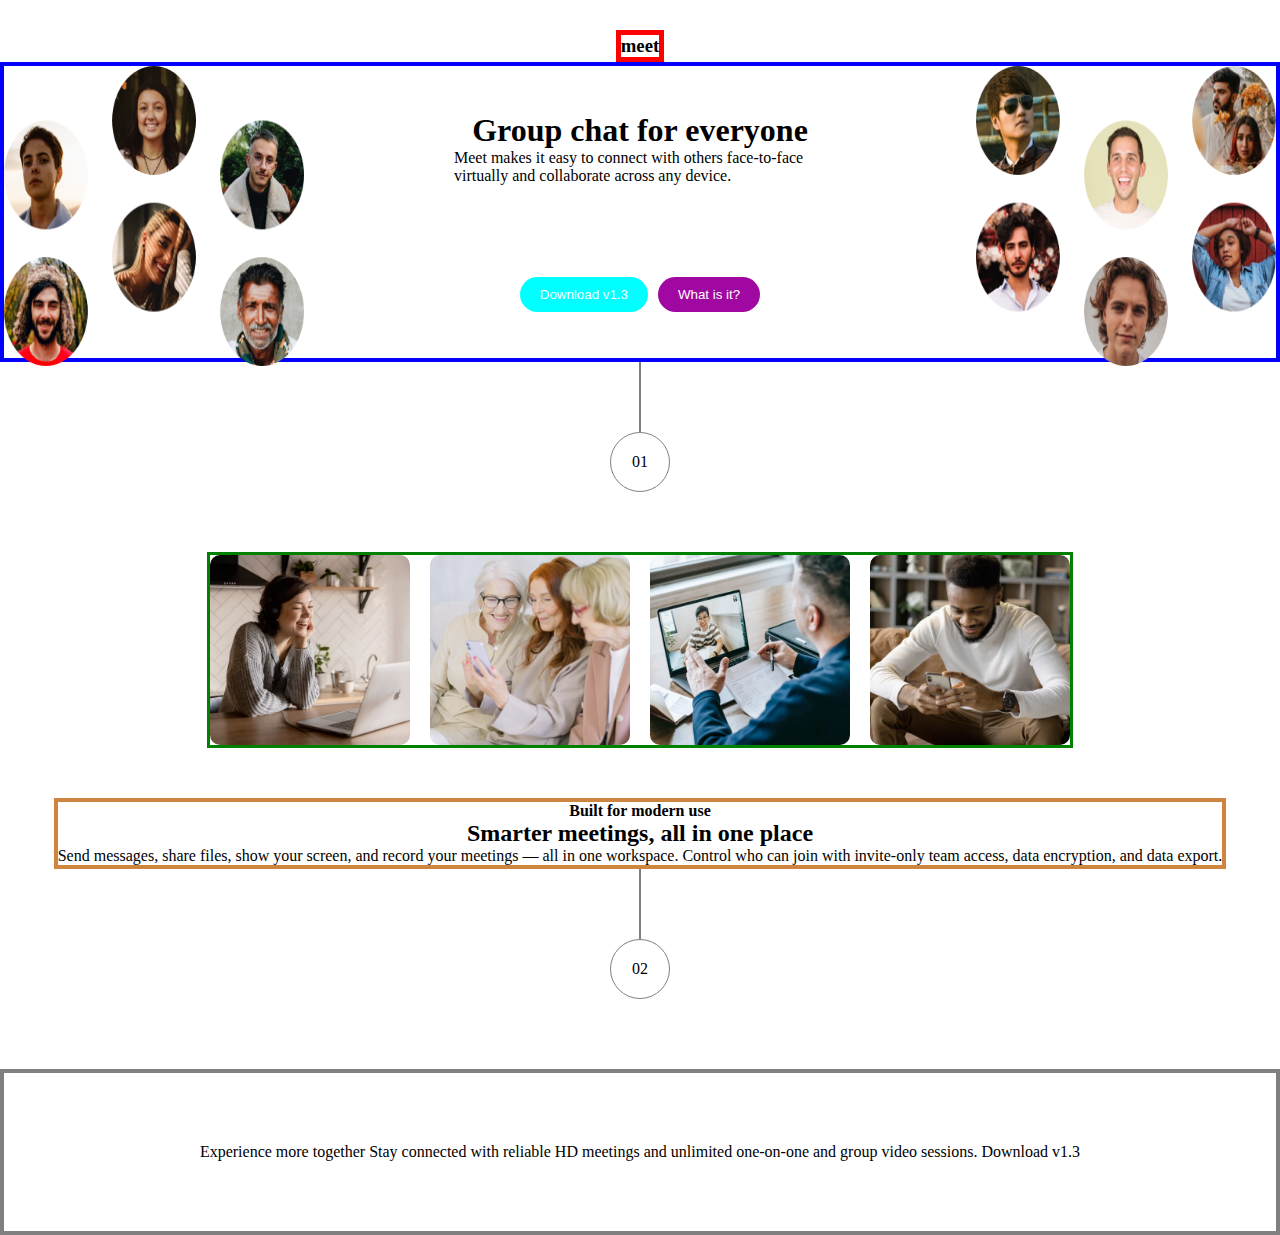
==== starter-code/index.html @ 3e90ec05 "ugyy" ====
<!DOCTYPE html>
<html lang="en">
<head>
  <meta charset="UTF-8">
  <meta name="viewport" content="width=device-width, initial-scale=1.0">

  <link rel="icon" type="image/png" sizes="32x32" href="./assets/favicon-32x32.png">
  <link rel="stylesheet" href="style.css">
  
  <title>Frontend Mentor | Meet landing page</title>
</head>
<body>
  <div class="container">
    <div class="meet"><h3>meet</h3></div>
    <div class="group_chat">
      <div class="left_image">
        <img src="/starter-code/assets/desktop/image-hero-left.png" id="left">
      </div>
      <div class="group_text">
        <div class="inner_text">
        <h1>Group chat for everyone</h1>
        Meet makes it easy to connect with others face-to-face virtually and collaborate across any device.
        </div>
        <div class="both_buttons">
        <button class="download_btn">Download v1.3</button>
        <button class="what_is_btn">What is it?</button>
        </div>
      </div>
      <div class="right_image">
        <img src="/starter-code/assets/desktop/image-hero-right.png" id="right">
      </div>
    </div>  
      <div class="length"></div>
        <div class="round">01</div>
      <div class="image_group">
        <img src="/starter-code/assets/desktop/image-woman-in-videocall.jpg" alt="">
        <img src="/starter-code/assets/desktop/image-women-videochatting.jpg" alt="">
        <img src="/starter-code/assets/desktop/image-men-in-meeting.jpg" alt="">
        <img src="/starter-code/assets/desktop/image-man-texting.jpg" alt="">
      </div>
      <div class="built_for">
        <h4>Built for modern use</h4>
        <h2>Smarter meetings, all in one place</h2>
    
        Send messages, share files, show your screen, and record your meetings — all in one 
        workspace. Control who can join with invite-only team access, data encryption, and data export.
      </div>
      <div class="length"></div>
      <div class="round">02</div>
    
    <footer>
      Experience more together
      Stay connected with reliable HD meetings and unlimited one-on-one and group video sessions.

      Download v1.3
    </footer>
  </div>  
</body>
</html>
---- starter-code/style.css ----
*{
    padding: 0;
    margin: 0;
    box-sizing: border-box;
}
.container{
    display: grid;
    place-items: center;
}
.meet{
    border: solid red 5px;
    display: flex;
    justify-content: center;
    margin-top: 30px;
}
.group_chat{
    border: solid blue 4px;
    display: flex;
    justify-content: center;
    height: 300px;
    width: 100%;
}
.group_text{
    display: grid;
    place-items: center;
    /* margin: 0 150px 0 150px; */
}
.inner_text{
    display: flex;
    flex-direction: column;
    align-items: center;
}
#left, #right {
    height: inherit;
    width: inherit;
}
.left_image{
    margin-right:150px ;
}
.right_image{
    margin-left: 150px;
}
.left_image, .right_image{
    height: inherit;
    width: 300px;
}
.image_group{
    border: solid green 3px;
    display: flex;
    flex-direction: row;
    justify-content: center;
    gap: 20px;
    margin-top: 60px;
}
.both_buttons{
    display: flex;
    flex-direction: row;
    gap: 10px;
}

.download_btn{
    padding: 10px 20px 10px 20px;
    border-radius: 20px;
    border-style: none;
    color: white;
    background-color: cyan;
}
.what_is_btn{
    padding: 10px 20px 10px 20px;
    border-radius: 20px;
    border-style: none;
    color: white;
    background-color: rgb(161, 7, 161);
}
img{
    width: 200px;
    border-radius: 10px;  
}
footer{
    border:solid 4px grey;
}
.length{
    height: 70px;
    width: 0px;
    border: solid grey 1px;
}
.round{
    height: 60px;
    width: 60px;
    border-radius: 90px;
    border: solid grey 1px;
    display: flex;
    justify-content: center;
    align-items: center;
}
.built_for{
    display: grid;
    place-items: center;
    width: inherit;
    border: solid peru 4px;
    margin-top: 50px;
}
footer{
    margin-top: 70px;
    width: 100%;
    display: grid;
    place-items: center;
    padding: 70px 0 70px 0;
}
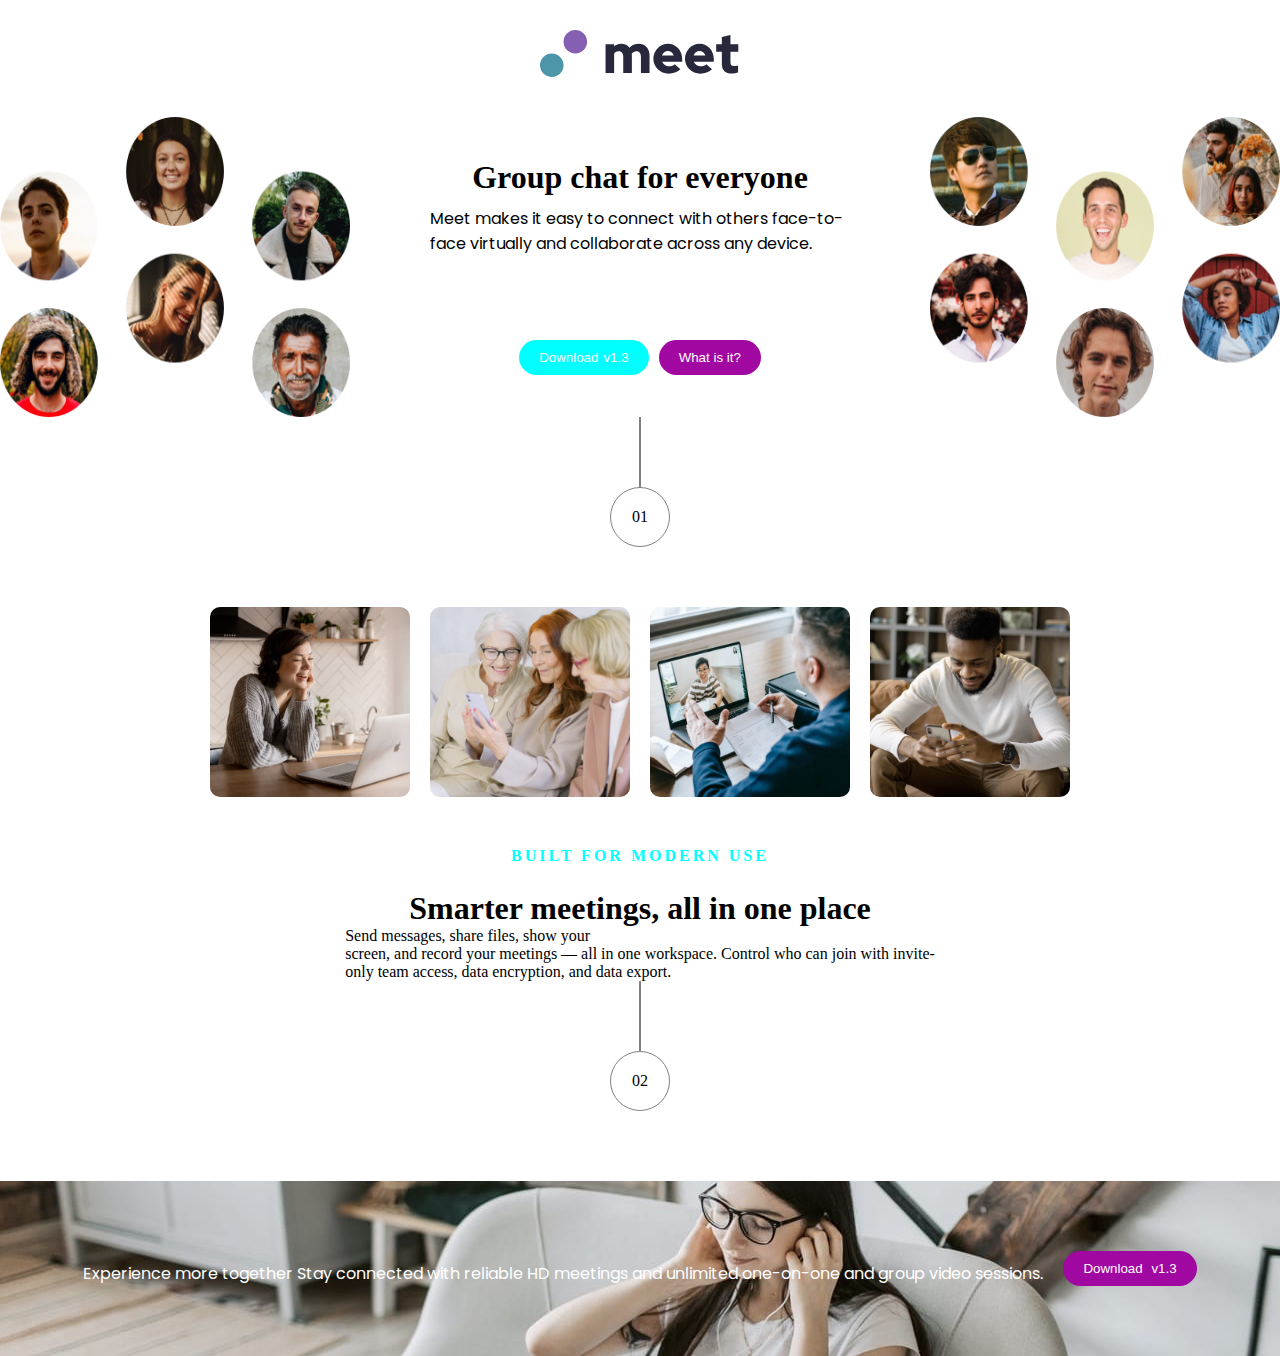
==== commit 337713dd: "khv" ====
--- a/starter-code/index.html
+++ b/starter-code/index.html
@@ -6,12 +6,17 @@
 
   <link rel="icon" type="image/png" sizes="32x32" href="./assets/favicon-32x32.png">
   <link rel="stylesheet" href="style.css">
-  
+  <link rel="preconnect" href="https://fonts.googleapis.com">
+<link rel="preconnect" href="https://fonts.gstatic.com" crossorigin>
+<link href="https://fonts.googleapis.com/css2?family=Poppins:ital,wght@0,100;0,200;0,300;0,400;0,500;0,600;0,700;0,800;0,900;1,100;1,200;1,300;1,400;1,500;1,600;1,700;1,800;1,900&display=swap" rel="stylesheet"> 
   <title>Frontend Mentor | Meet landing page</title>
 </head>
 <body>
   <div class="container">
-    <div class="meet"><h3>meet</h3></div>
+    <div class="meet"><img src="/starter-code/assets/logo.svg"></div>
+    <div class="tablet_image">
+      <img src="/starter-code/assets/tablet/image-hero.png" id="tablet_img">
+    </div>
     <div class="group_chat">
       <div class="left_image">
         <img src="/starter-code/assets/desktop/image-hero-left.png" id="left">
@@ -19,10 +24,10 @@
       <div class="group_text">
         <div class="inner_text">
         <h1>Group chat for everyone</h1>
-        Meet makes it easy to connect with others face-to-face virtually and collaborate across any device.
+        <p>Meet makes it easy to connect with others face-to-face virtually and collaborate across any device.</p>
         </div>
         <div class="both_buttons">
-        <button class="download_btn">Download v1.3</button>
+        <button class="download_btn"><span class="download">Download</span>v1.3</button>
         <button class="what_is_btn">What is it?</button>
         </div>
       </div>
@@ -32,6 +37,7 @@
     </div>  
       <div class="length"></div>
         <div class="round">01</div>
+        
       <div class="image_group">
         <img src="/starter-code/assets/desktop/image-woman-in-videocall.jpg" alt="">
         <img src="/starter-code/assets/desktop/image-women-videochatting.jpg" alt="">
@@ -39,20 +45,26 @@
         <img src="/starter-code/assets/desktop/image-man-texting.jpg" alt="">
       </div>
       <div class="built_for">
-        <h4>Built for modern use</h4>
-        <h2>Smarter meetings, all in one place</h2>
-    
-        Send messages, share files, show your screen, and record your meetings — all in one 
-        workspace. Control who can join with invite-only team access, data encryption, and data export.
+        <h4>BUILT FOR MODERN USE</h4>
+        <h1 id="built_for_head">Smarter meetings, all in one place</h1>
+        <div class="built_text">
+          Send messages, share files, show your <br> screen, and record your meetings — all in one 
+          workspace. Control who can join with invite-<br>only team access, data encryption, and data export.
+        </div>  
       </div>
       <div class="length"></div>
       <div class="round">02</div>
     
     <footer>
-      Experience more together
-      Stay connected with reliable HD meetings and unlimited one-on-one and group video sessions.
-
-      Download v1.3
+      <div class="footer_all">
+        <div class="footer_text">
+          <p>Experience more together
+          Stay connected with reliable HD meetings and unlimited one-on-one and group video sessions.</p>
+        </div>  
+        <div class="footer_button">
+          <button class="what_is_btn"><span class="download">Download</span> v1.3</button>
+        </div>  
+      </div>
     </footer>
   </div>  
 </body>
--- a/starter-code/style.css
+++ b/starter-code/style.css
@@ -8,17 +8,19 @@
     place-items: center;
 }
 .meet{
-    border: solid red 5px;
+    /* border: solid red 5px; */
     display: flex;
     justify-content: center;
     margin-top: 30px;
+    margin-bottom: 40px;
 }
 .group_chat{
-    border: solid blue 4px;
+    /* border: solid blue 4px; */
     display: flex;
     justify-content: center;
     height: 300px;
     width: 100%;
+    gap: 80px;
 }
 .group_text{
     display: grid;
@@ -29,28 +31,32 @@
     display: flex;
     flex-direction: column;
     align-items: center;
+    /* border: solid 5px gray; */
 }
 #left, #right {
     height: inherit;
     width: inherit;
 }
 .left_image{
-    margin-right:150px ;
+    /* margin-right: 150px;  */
+    height: 300px;
 }
 .right_image{
-    margin-left: 150px;
+    /* margin-left: 150px; */
+    height: 300px;
 }
 .left_image, .right_image{
     height: inherit;
-    width: 300px;
+    width: 350px;
 }
 .image_group{
-    border: solid green 3px;
+    /* border: solid green 3px; */
     display: flex;
     flex-direction: row;
     justify-content: center;
     gap: 20px;
     margin-top: 60px;
+    width: 900px;
 }
 .both_buttons{
     display: flex;
@@ -76,13 +82,19 @@
     width: 200px;
     border-radius: 10px;  
 }
-footer{
-    border:solid 4px grey;
+
+.footer_all{
+    display: flex;
+    align-items: center;
+    gap: 20px;
 }
 .length{
     height: 70px;
     width: 0px;
-    border: solid grey 1px;
+    border: solid grey 1px; 
+}
+.middle_button{
+    display: none;
 }
 .round{
     height: 60px;
@@ -96,9 +108,33 @@
 .built_for{
     display: grid;
     place-items: center;
-    width: inherit;
-    border: solid peru 4px;
+    width: 100%;
+    /* border: solid peru 4px;  */
     margin-top: 50px;
+    
+}
+h2{
+    margin-top: 20px;
+}
+.built_text{
+    display: grid;
+    place-items: center;
+}
+p{
+    margin-top: 10px;
+    font-family: "Poppins", sans-serif;
+    font-weight: 400;
+    font-style: normal;
+    width: 100%;
+    display: flex;
+    align-items: center;
+    justify-content: center;
+}
+#built_for_head{
+    margin-top: 25px;
+    display: grid;
+    place-items:center;
+    width: 100%;
 }
 footer{
     margin-top: 70px;
@@ -106,4 +142,77 @@
     display: grid;
     place-items: center;
     padding: 70px 0 70px 0;
-}+    color: white;
+    background: url(/starter-code/assets/desktop/image-footer.jpg);
+    
+}
+h4{
+    color: cyan;
+    letter-spacing: 3px;
+}
+.download{
+    font-style: bold;
+    margin-right: 5px;
+}
+.footer_text {
+    display: flex;
+    justify-content: center;
+    align-items: center;
+    height: 100%; /* set the height to 100% of the container */
+  }
+  .tablet_image{
+    display: none;
+  }
+  @media screen and (max-width:600px) {
+    .left_image, .right_image{
+        display: none;
+    }
+    body{
+        height:100vh;
+    }
+    .container{
+        width: 100%;
+    }
+    footer{
+        background-image: url(/starter-code/assets/mobile/image-footer.jpg);
+    }
+    .image_group {
+        display: grid;
+        grid-template-columns: repeat(2, 1fr); /* 2 columns with equal width */
+        grid-template-rows: repeat(2, 1fr); /* 2 rows with equal height */
+        grid-gap: 10px; /* space between images */
+        width: 400px;
+      }
+      .footer_all{
+        display: flex;
+        flex-direction: column;
+    }
+    footer{
+        display: flex;
+        flex-direction: column;
+    }
+    .built_for{
+        padding: 20px;
+        width: 100vw;
+        display: grid;
+        place-items: center;
+    }
+    .built_text{
+        padding: 20px;
+    }
+    .inner_text{
+        padding: 20px;
+    }
+    .built_for_head{
+        padding: 20px;
+    }
+    .tablet_image{
+        display: block;
+        display: grid;
+        place-items: center;
+    }
+    #tablet_img{
+        height: inherit;
+        width: 70%;
+    }
+  }